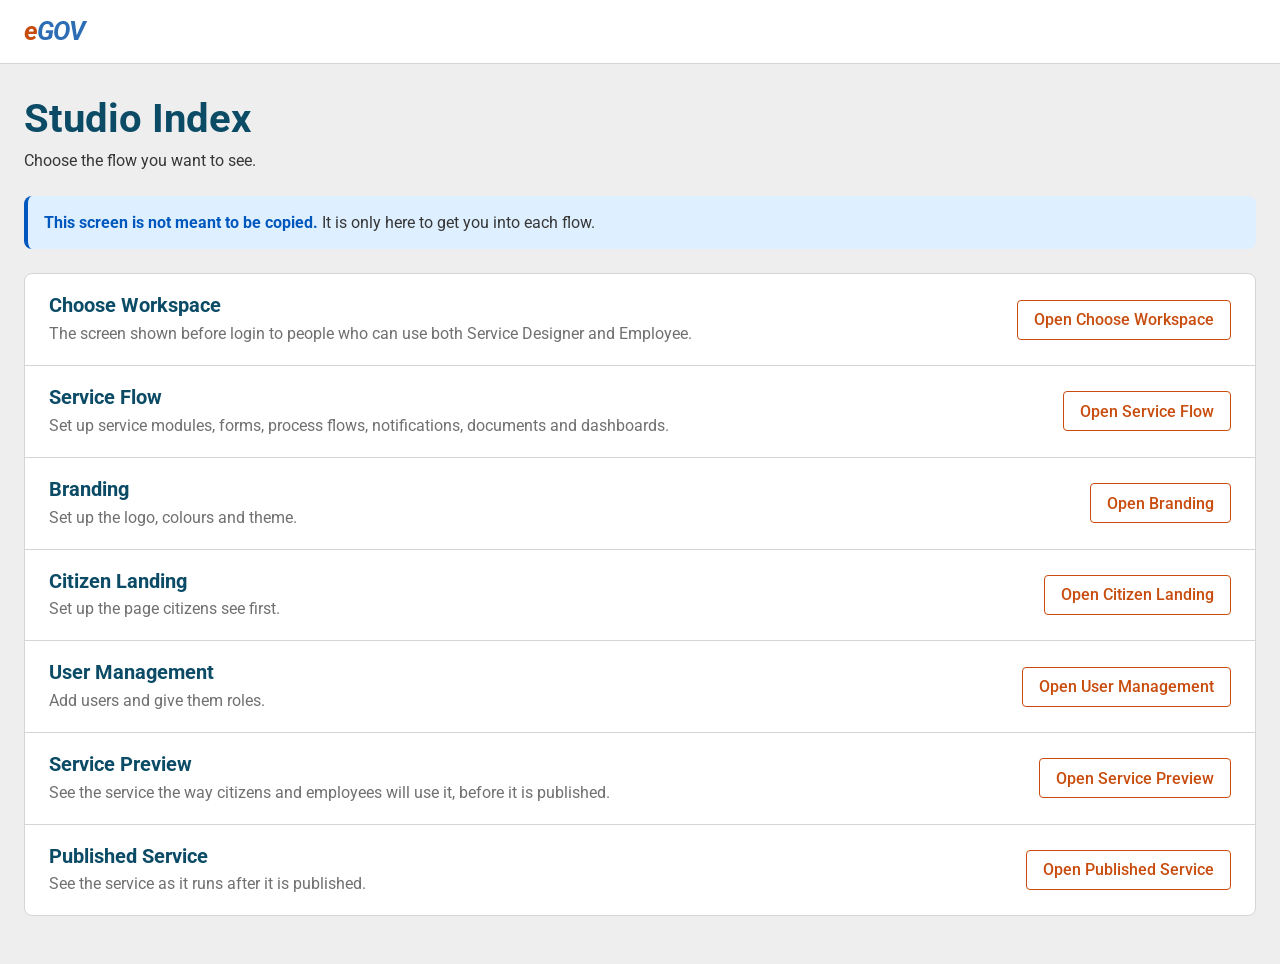
==== index.html @ 19ed416a "Choose Workspace screen, dashboard sample-data alert, Display Logic v3, payment reuse flow - Studio " ====
<!doctype html>
<html lang="en">
<head>
<meta charset="utf-8" />
<meta name="viewport" content="width=device-width, initial-scale=1" />
<title>Studio Index</title>
<script>
  /* Old links (index.html#/module/…, #/dashboard, #/landing) now live in studio.html */
  if (location.hash.indexOf('#/') === 0) location.replace('studio.html' + location.hash);
</script>
<link rel="preconnect" href="https://fonts.googleapis.com" />
<link href="https://fonts.googleapis.com/css2?family=Roboto:wght@400;500;700&display=swap" rel="stylesheet" />
<style>
  :root {
    --primary: #C84C0E;
    --primary-dark: #A33E0B;
    --primary-tint: #FBEEE8;
    --heading: #0B4B66;
    --text: #363636;
    --text-muted: #707070;
    --border: #D6D5D4;
    --page-bg: #EEEEEE;
    --surface: #FFFFFF;
    --info: #0057BD;
    --info-bg: #DEEFFF;
  }
  * { box-sizing: border-box; }
  body { margin: 0; background: var(--page-bg); color: var(--text); font: 16px/1.37 Roboto, system-ui, sans-serif; }
  .skip { position: absolute; left: -9999px; top: 8px; padding: 8px 12px; background: var(--heading); color: #fff; border-radius: 4px; z-index: 10; }
  .skip:focus { left: 16px; }

  .header { display: flex; align-items: center; gap: 16px; height: 64px; padding: 0 24px; background: var(--surface); border-bottom: 1px solid var(--border); }
  .logo-egov { font-size: 26px; font-weight: 700; letter-spacing: -1px; color: var(--primary); font-style: italic; }
  .logo-egov span { color: #2C6DB5; }

  main { padding: 32px 24px 48px; }
  h1 { margin: 0; font-size: 40px; line-height: 1.14; color: var(--heading); }
  .intro { margin: 8px 0 0; font-size: 16px; color: var(--text); }

  /* "Not meant to be copied" note */
  .note { display: flex; gap: 12px; align-items: flex-start; margin: 24px 0; padding: 16px; background: var(--info-bg); border-left: 4px solid var(--info); border-radius: 8px; }
  .note p { margin: 0; color: var(--text); }
  .note strong { color: var(--info); }

  /* List: one white container, a row per flow (name + description on the left, button on the right) */
  .list { margin: 0; padding: 0; list-style: none; background: var(--surface); border: 1px solid var(--border); border-radius: 8px; }
  .row { display: flex; align-items: center; justify-content: space-between; gap: 24px; padding: 20px 24px; }
  .row + .row { border-top: 1px solid var(--border); }
  .row-text { min-width: 0; }
  .row h2 { margin: 0; font-size: 20px; line-height: 1.14; color: var(--heading); }
  .row p { margin: 6px 0 0; font-size: 16px; color: var(--text-muted); }
  .btn { flex: none; display: inline-flex; align-items: center; justify-content: center; gap: 8px; height: 40px; padding: 0 16px;
         border: 1px solid var(--primary); border-radius: 4px; background: var(--surface); color: var(--primary); font: 500 16px Roboto, system-ui, sans-serif; text-decoration: none; cursor: pointer; }
  .btn:hover { background: var(--primary-tint); color: var(--primary-dark); }
  .btn:focus-visible { outline: 3px solid var(--heading); outline-offset: 2px; }
  .btn[aria-disabled="true"] { border-color: var(--border); color: #9E9E9E; background: var(--surface); cursor: not-allowed; }

  @media (max-width: 640px) {
    .header { padding: 0 16px; }
    main { padding: 24px 16px 40px; }
    h1 { font-size: 32px; }
    .row { flex-direction: column; align-items: flex-start; gap: 12px; padding: 16px; }
  }
</style>
</head>
<body>
<a class="skip" href="#main">Skip to main content</a>
<header class="header">
  <div class="logo-egov" aria-label="eGov">e<span>GOV</span></div>
</header>

<main id="main">
  <h1>Studio Index</h1>
  <p class="intro">Choose the flow you want to see.</p>

  <div class="note" role="note">
    <p><strong>This screen is not meant to be copied.</strong> It is only here to get you into each flow.</p>
  </div>

  <ul class="list">
    <li class="row">
      <div class="row-text">
        <h2>Choose Workspace</h2>
        <p>The screen shown before login to people who can use both Service Designer and Employee.</p>
      </div>
      <a class="btn" href="role-select.html">Open Choose Workspace</a>
    </li>
    <li class="row">
      <div class="row-text">
        <h2>Service Flow</h2>
        <p>Set up service modules, forms, process flows, notifications, documents and dashboards.</p>
      </div>
      <a class="btn" href="studio.html#/">Open Service Flow</a>
    </li>
    <li class="row">
      <div class="row-text">
        <h2>Branding</h2>
        <p>Set up the logo, colours and theme.</p>
      </div>
      <a class="btn" id="open-branding" href="https://niharikasuri-bit.github.io/Branding-Studio/">Open Branding</a>
    </li>
    <li class="row">
      <div class="row-text">
        <h2>Citizen Landing</h2>
        <p>Set up the page citizens see first.</p>
      </div>
      <a class="btn" href="studio.html#/citizen-landing">Open Citizen Landing</a>
    </li>
    <li class="row">
      <div class="row-text">
        <h2>User Management</h2>
        <p>Add users and give them roles.</p>
      </div>
      <a class="btn" href="studio.html#/users">Open User Management</a>
    </li>
    <li class="row">
      <div class="row-text">
        <h2>Service Preview</h2>
        <p>See the service the way citizens and employees will use it, before it is published.</p>
      </div>
      <a class="btn" href="preview.html">Open Service Preview</a>
    </li>
    <li class="row">
      <div class="row-text">
        <h2>Published Service</h2>
        <p>See the service as it runs after it is published.</p>
      </div>
      <a class="btn" href="studio.html#/published">Open Published Service</a>
    </li>
  </ul>
</main>
<script>
  /* Branding is its own app: tell it where Back should return to (this Studio Index) */
  (function () {
    var a = document.getElementById('open-branding');
    a.href = a.href.split('?')[0] + '?back=' + encodeURIComponent(location.href.split('#')[0].split('?')[0]);
  })();
</script>
<script>try { sessionStorage.removeItem('studio-draft'); } catch (e) {}   /* the draft tag only shows inside an edit-published flow */</script>
<script src="brand.js?v=1794479726"></script>
</body>
</html>
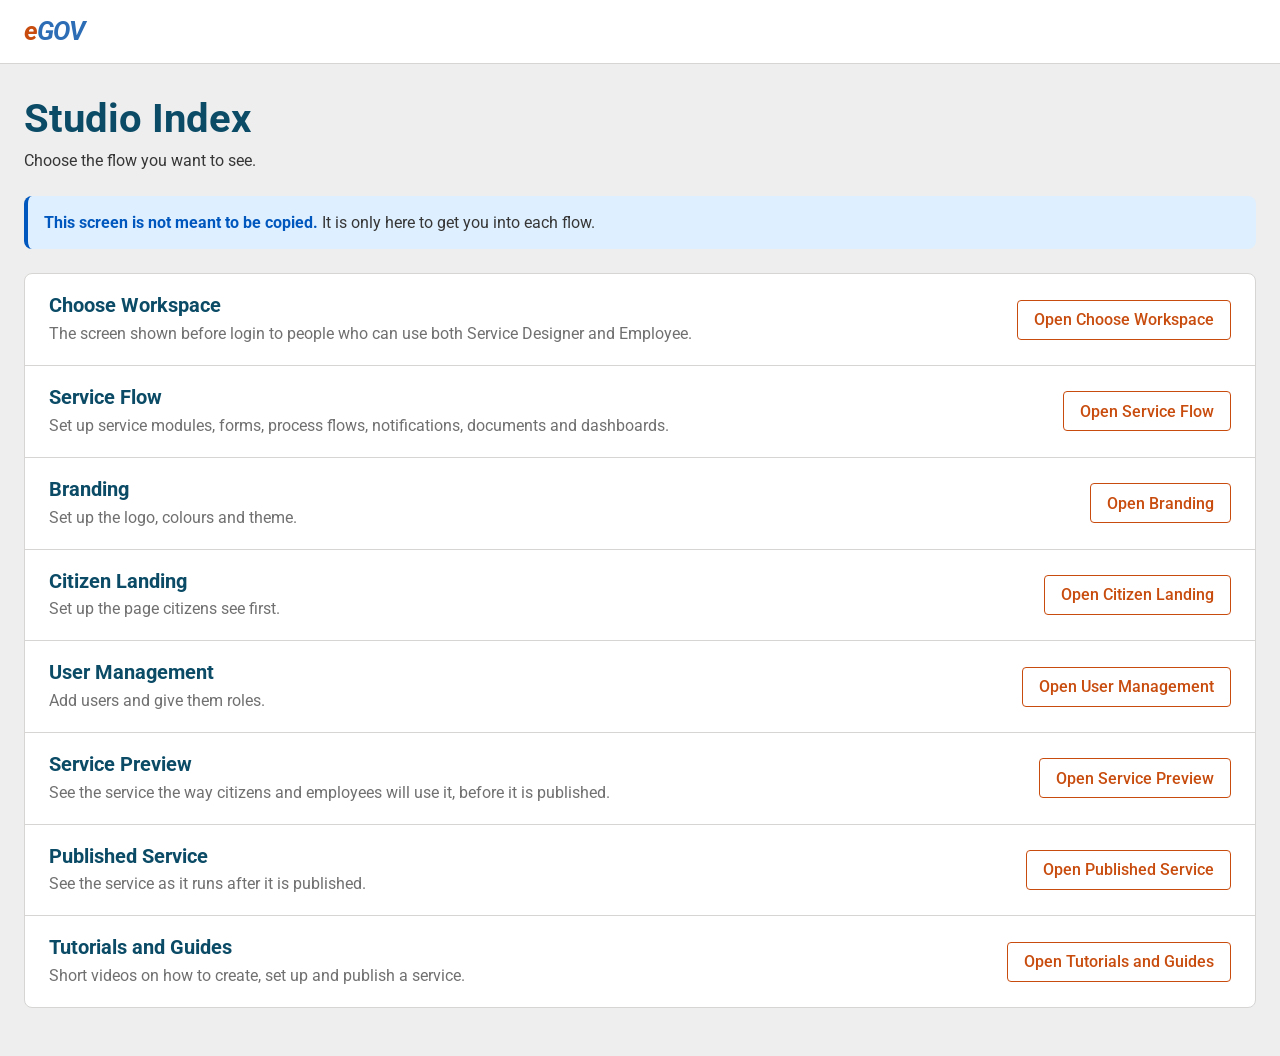
==== commit 43220c57: "Tutorials and Guides panel - Every "Tutorials and Guides" button in Studio (and the process flow) op" ====
--- a/index.html
+++ b/index.html
@@ -127,6 +127,13 @@
       </div>
       <a class="btn" href="studio.html#/published">Open Published Service</a>
     </li>
+    <li class="row">
+      <div class="row-text">
+        <h2>Tutorials and Guides</h2>
+        <p>Short videos on how to create, set up and publish a service.</p>
+      </div>
+      <a class="btn" href="studio.html?guides=1#/">Open Tutorials and Guides</a>
+    </li>
   </ul>
 </main>
 <script>
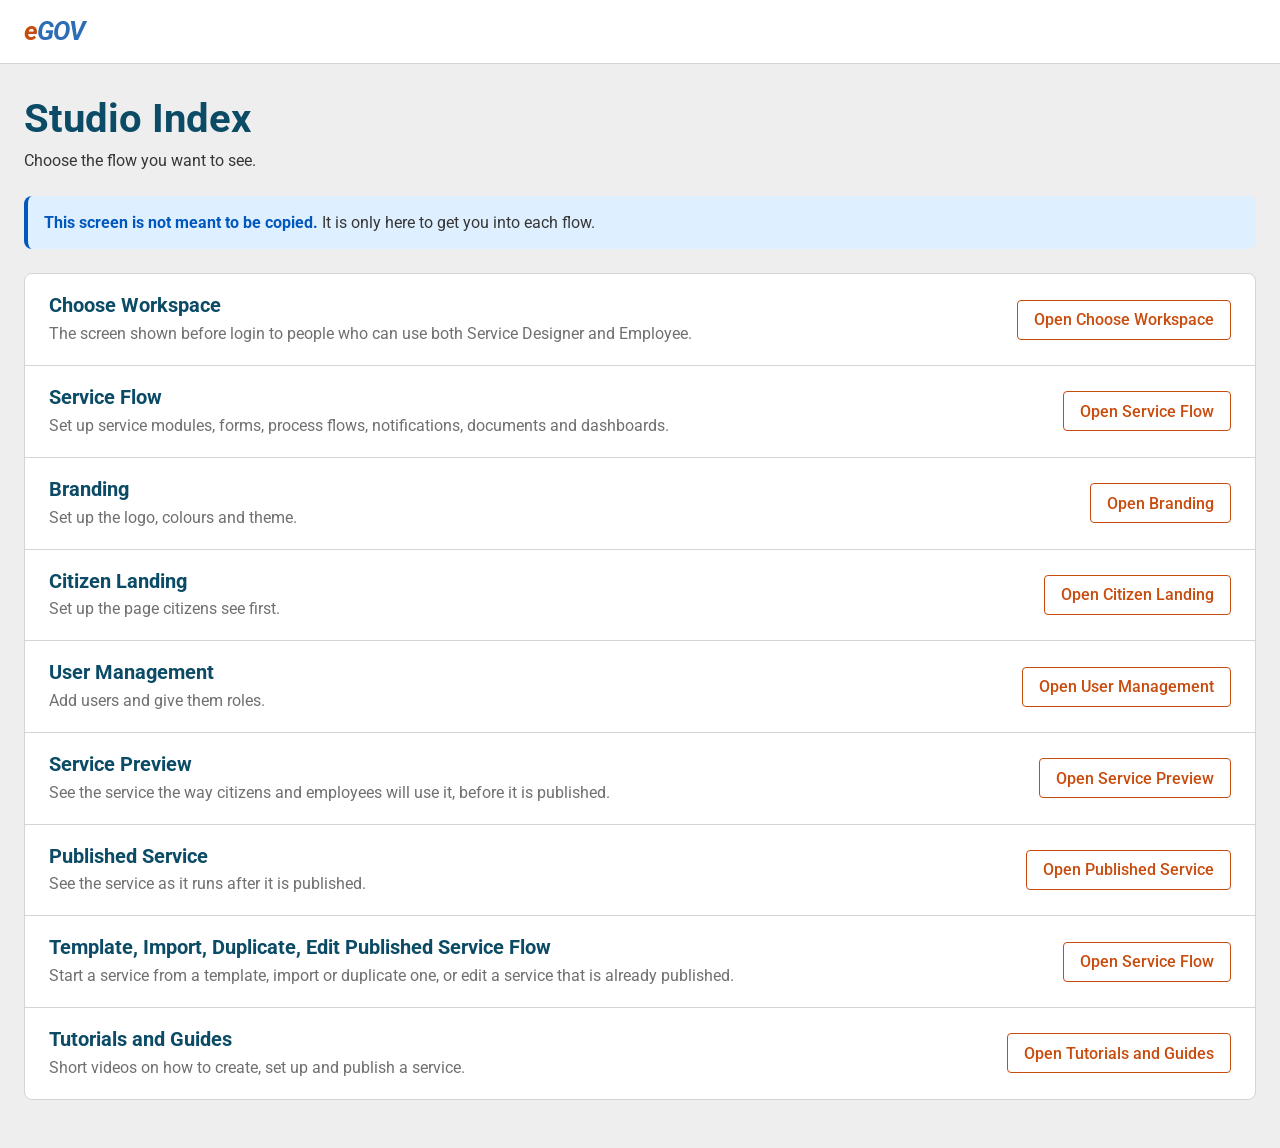
==== commit 6607df7d: "Document preview in process flow, Service modules description, new index row - Process flow: viewing" ====
--- a/index.html
+++ b/index.html
@@ -129,6 +129,13 @@
     </li>
     <li class="row">
       <div class="row-text">
+        <h2>Template, Import, Duplicate, Edit Published Service Flow</h2>
+        <p>Start a service from a template, import or duplicate one, or edit a service that is already published.</p>
+      </div>
+      <a class="btn" href="studio.html#/services/nodraft">Open Service Flow</a>
+    </li>
+    <li class="row">
+      <div class="row-text">
         <h2>Tutorials and Guides</h2>
         <p>Short videos on how to create, set up and publish a service.</p>
       </div>
@@ -144,6 +151,6 @@
   })();
 </script>
 <script>try { sessionStorage.removeItem('studio-draft'); } catch (e) {}   /* the draft tag only shows inside an edit-published flow */</script>
-<script src="brand.js?v=1794479726"></script>
+<script src="brand.js?v=1794995280"></script>
 </body>
 </html>
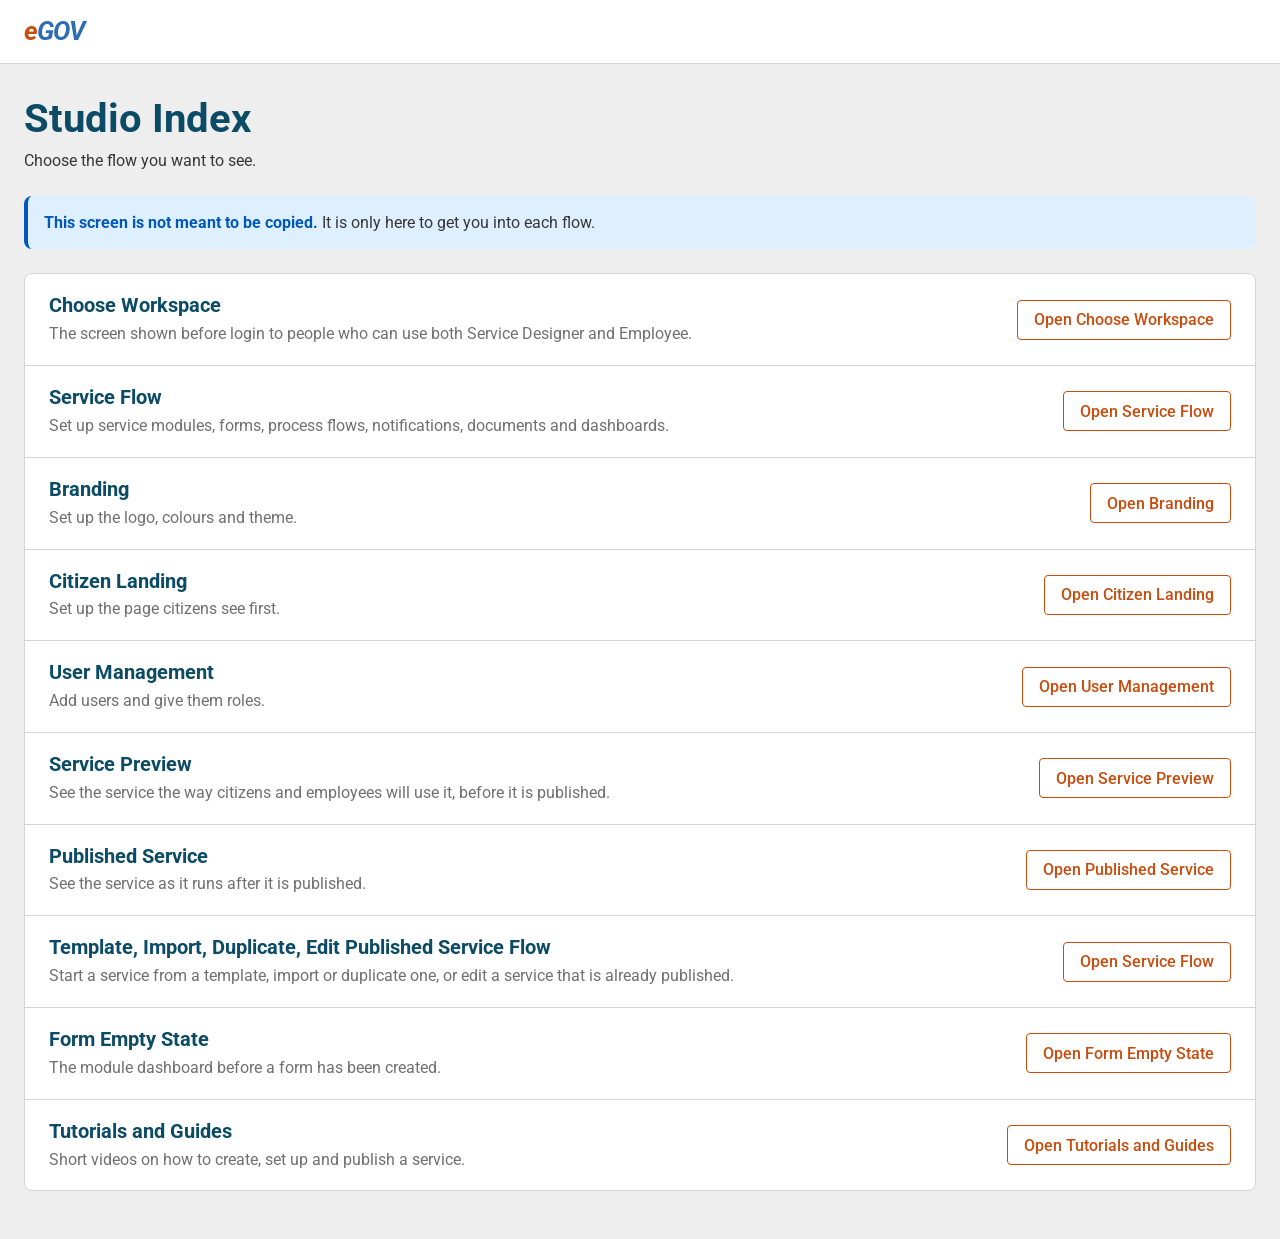
==== commit 642ef556: "Breadcrumb rework, view-only polish, form empty state, service popups - Breadcrumbs only on multi-en" ====
--- a/index.html
+++ b/index.html
@@ -132,7 +132,14 @@
         <h2>Template, Import, Duplicate, Edit Published Service Flow</h2>
         <p>Start a service from a template, import or duplicate one, or edit a service that is already published.</p>
       </div>
-      <a class="btn" href="studio.html#/services/nodraft">Open Service Flow</a>
+      <a class="btn" href="studio.html#/services/all">Open Service Flow</a>
+    </li>
+    <li class="row">
+      <div class="row-text">
+        <h2>Form Empty State</h2>
+        <p>The module dashboard before a form has been created.</p>
+      </div>
+      <a class="btn" href="studio.html?form=empty#/module/application">Open Form Empty State</a>
     </li>
     <li class="row">
       <div class="row-text">
